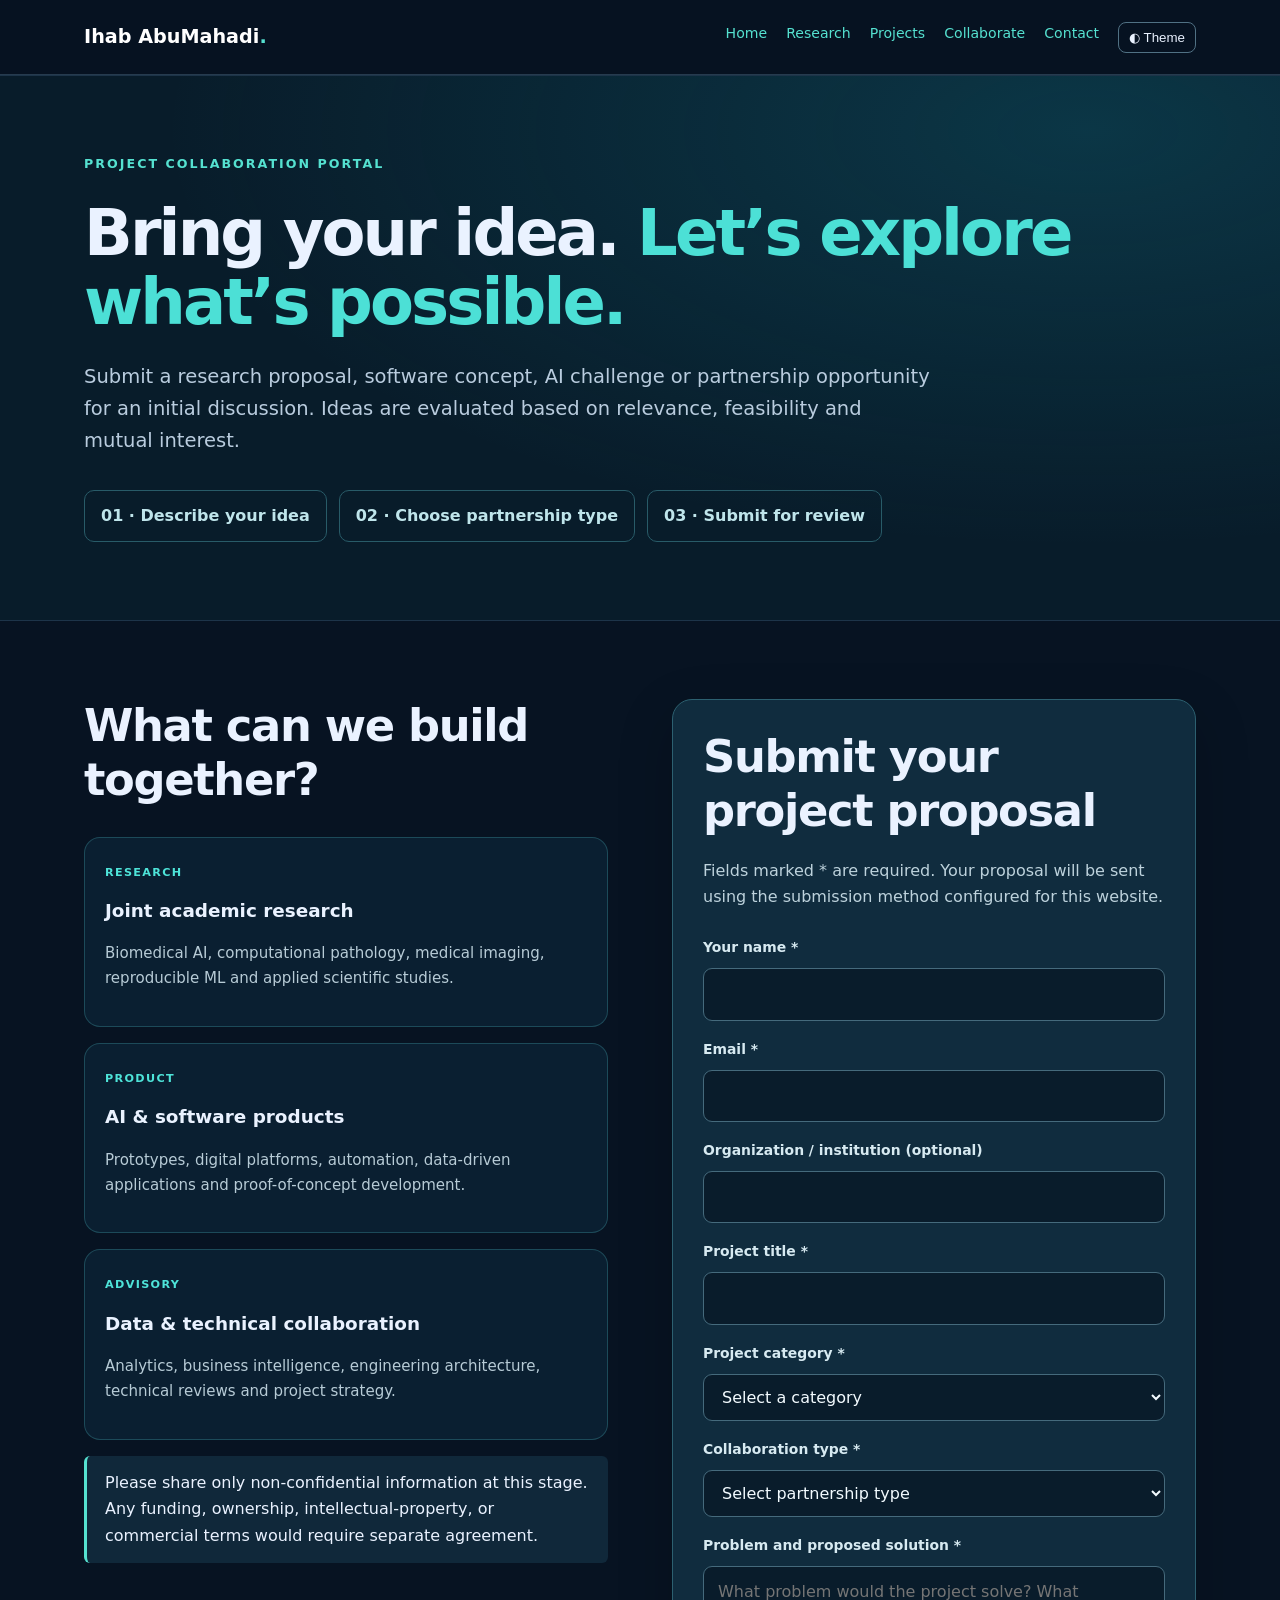
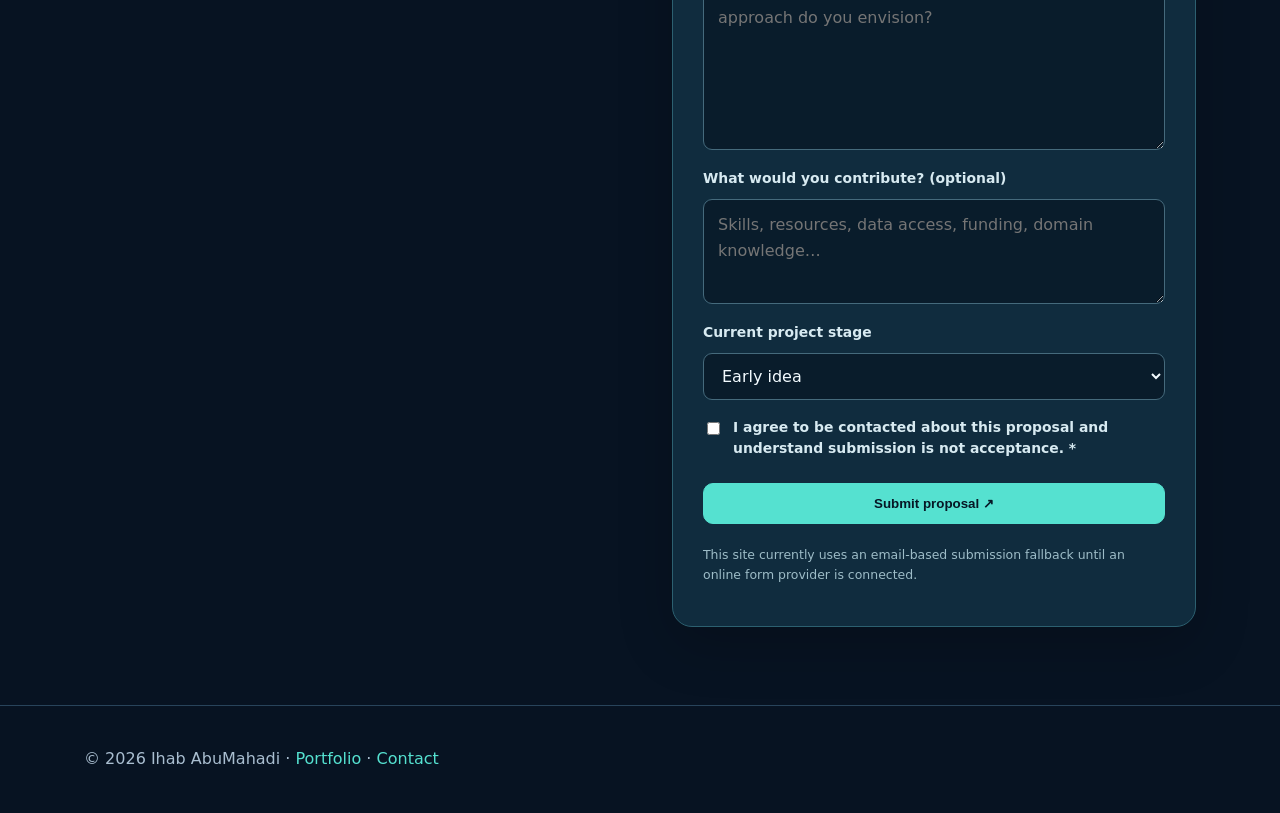
==== collaborate.html @ 4c2e5763 "Version 6" ====
<!doctype html><html lang="en"><head><meta charset="utf-8"><meta name="viewport" content="width=device-width,initial-scale=1"><meta name="description" content="Propose research and engineering collaborations with Ihab AbuMahadi."><meta name="theme-color" content="#071322"><title>Collaboration Portal | Ihab AbuMahadi</title><link rel="stylesheet" href="style.css"></head><body><header><div class="wrap nav"><a class="brand" href="index.html">Ihab AbuMahadi<span style="color:#55e1d0">.</span></a><nav class="links" aria-label="Main navigation"><a href="index.html">Home</a><a href="research.html">Research</a><a href="projects.html">Projects</a><a href="collaborate.html" aria-current="page">Collaborate</a><a href="index.html#contact">Contact</a><button class="toggle" id="theme" aria-label="Toggle theme">◐ Theme</button></nav></div></header><main><section class="section portal-head"><div class="wrap"><div class="eyebrow">PROJECT COLLABORATION PORTAL</div><h1>Bring your idea. <em>Let’s explore what’s possible.</em></h1><p class="lead">Submit a research proposal, software concept, AI challenge or partnership opportunity for an initial discussion. Ideas are evaluated based on relevance, feasibility and mutual interest.</p><div class="portal-stages"><span>01 · Describe your idea</span><span>02 · Choose partnership type</span><span>03 · Submit for review</span></div></div></section><section class="section"><div class="wrap collaboration-layout"><div><h2>What can we build together?</h2><div class="scope-grid portal-types"><article class="scope-card"><span>RESEARCH</span><h3>Joint academic research</h3><p>Biomedical AI, computational pathology, medical imaging, reproducible ML and applied scientific studies.</p></article><article class="scope-card"><span>PRODUCT</span><h3>AI &amp; software products</h3><p>Prototypes, digital platforms, automation, data-driven applications and proof-of-concept development.</p></article><article class="scope-card"><span>ADVISORY</span><h3>Data &amp; technical collaboration</h3><p>Analytics, business intelligence, engineering architecture, technical reviews and project strategy.</p></article></div><p class="note">Please share only non-confidential information at this stage. Any funding, ownership, intellectual-property, or commercial terms would require separate agreement.</p></div><div class="idea-panel"><h2>Submit your project proposal</h2><p>Fields marked * are required. Your proposal will be sent using the submission method configured for this website.</p><form id="portalForm" novalidate><label for="pName">Your name *</label><input id="pName" name="name" required maxlength="120" autocomplete="name"><label for="pEmail">Email *</label><input id="pEmail" name="email" type="email" required maxlength="180" autocomplete="email"><label for="pOrg">Organization / institution (optional)</label><input id="pOrg" name="organization" maxlength="180"><label for="pTitle">Project title *</label><input id="pTitle" name="project_title" required maxlength="160"><label for="pCategory">Project category *</label><select id="pCategory" name="category" required><option value="">Select a category</option><option>Biomedical AI / Machine Learning</option><option>Academic Research</option><option>Data Science / Business Intelligence</option><option>Software / Web Platform</option><option>Startup / Business Idea</option><option>Other</option></select><label for="pType">Collaboration type *</label><select id="pType" name="partnership" required><option value="">Select partnership type</option><option>Joint research / co-authorship discussion</option><option>Technical co-development</option><option>Prototype / proof of concept</option><option>Consulting / technical advisory</option><option>Institutional partnership</option><option>Open to discussion</option></select><label for="pSummary">Problem and proposed solution *</label><textarea id="pSummary" name="summary" rows="6" required minlength="30" maxlength="4000" placeholder="What problem would the project solve? What approach do you envision?"></textarea><label for="pContribution">What would you contribute? (optional)</label><textarea id="pContribution" name="contribution" rows="3" maxlength="1500" placeholder="Skills, resources, data access, funding, domain knowledge…"></textarea><label for="pStage">Current project stage</label><select id="pStage" name="stage"><option>Early idea</option><option>Concept validated</option><option>Prototype underway</option><option>Existing project seeking partner</option></select><label class="consent"><input type="checkbox" id="pConsent" required> I agree to be contacted about this proposal and understand submission is not acceptance. *</label><button type="submit" class="btn primary idea-submit" id="pSubmit">Submit proposal ↗</button><p id="portalStatus" class="form-note" role="status" aria-live="polite">This site currently uses an email-based submission fallback until an online form provider is connected.</p></form></div></div></section></main><footer class="footer"><div class="wrap">© 2026 Ihab AbuMahadi · <a href="index.html">Portfolio</a> · <a href="mailto:ihab.mhadi@gmail.com">Contact</a></div></footer><script src="portal-config.js"></script><script src="script.js"></script></body></html>
---- style.css ----
*{box-sizing:border-box}html{scroll-behavior:smooth}body{margin:0;background:#071322;color:#eaf2ff;font-family:Inter,system-ui,-apple-system,Segoe UI,sans-serif;line-height:1.65}a{color:#55e1d0;text-decoration:none}a:hover{text-decoration:underline}.wrap{max-width:1160px;margin:auto;padding:0 24px}header{position:sticky;top:0;background:#071322ed;backdrop-filter:blur(18px);border-bottom:1px solid #263b4e;z-index:10}.nav{display:flex;justify-content:space-between;align-items:center;min-height:74px;gap:18px}.brand{font-weight:800;font-size:1.2rem;color:white}.links{display:flex;gap:19px;flex-wrap:wrap;font-size:.88rem}.hero{padding:105px 0 95px;background:radial-gradient(ellipse at 85% 30%,#11445b 0,transparent 58%),#071322}.eyebrow{color:#55e1d0;letter-spacing:.16em;text-transform:uppercase;font-weight:700;font-size:.79rem}h1{font-size:clamp(2.8rem,7vw,5.8rem);line-height:1.08;letter-spacing:-.05em;max-width:1050px;margin:24px 0}h2{font-size:clamp(1.8rem,4vw,2.8rem);line-height:1.2;letter-spacing:-.03em;margin:0 0 20px}h3{margin:0 0 10px;font-size:1.17rem}.lead{max-width:800px;font-size:1.22rem;color:#b9ccde}.muted{color:#a9bed0}.buttons{display:flex;gap:12px;flex-wrap:wrap;margin-top:28px}.btn{display:inline-block;padding:12px 20px;border:1px solid #55e1d0;border-radius:10px;font-weight:700}.btn.primary{background:#55e1d0;color:#061725}.section{padding:78px 0;border-top:1px solid #1d3449}.grid{display:grid;grid-template-columns:repeat(3,minmax(0,1fr));gap:18px}.card{background:linear-gradient(140deg,#10273b,#0c1d2e);border:1px solid #28445b;border-radius:18px;padding:25px;transition:transform .2s,border-color .2s}.card:hover{transform:translateY(-4px);border-color:#55e1d0}.tag{display:inline-block;border:1px solid #35586a;color:#9eece2;border-radius:999px;padding:3px 10px;font-size:.76rem;margin:4px 4px 4px 0}.date{color:#55e1d0;font-weight:700;font-size:.85rem}.timeline{border-left:2px solid #2b6071;padding-left:25px}.item{position:relative;margin:0 0 29px}.item:before{content:'';position:absolute;left:-33px;top:9px;width:12px;height:12px;background:#55e1d0;border-radius:50%}.stats{display:flex;gap:45px;flex-wrap:wrap;margin-top:35px}.stat strong{display:block;font-size:2.1rem;color:white}.stat span{color:#b5c8d8}.footer{padding:40px 0;border-top:1px solid #28445b;color:#a9bed0}.note{border-left:3px solid #55e1d0;padding:14px 18px;background:#10283a;border-radius:6px}.toggle{background:transparent;border:1px solid #507184;color:inherit;border-radius:8px;padding:7px 10px;cursor:pointer}.light{background:#f6fafc;color:#142438}.light header{background:#f6fafcef}.light .hero{background:radial-gradient(ellipse at 85% 30%,#c2f5ee,transparent 55%),#f6fafc}.light .card{background:white;color:#142438}.light .brand,.light .stat strong{color:#142438}.light .lead,.light .muted{color:#475569}.light .note{background:#e6f5f5}.light .footer{color:#475569}@media(max-width:850px){.grid{grid-template-columns:1fr 1fr}.nav{align-items:flex-start;padding-top:15px;padding-bottom:15px;flex-direction:column}.links{gap:12px}.hero{padding:65px 0}}@media(max-width:600px){.grid{grid-template-columns:1fr}.section{padding:52px 0}.stats{gap:22px}}@media(prefers-reduced-motion:reduce){html{scroll-behavior:auto}.card{transition:none}}
/* V3 — premium academic + AI visual identity */
.hero-v3{position:relative;overflow:hidden;background:radial-gradient(circle at 75% 40%,rgba(26,139,160,.23),transparent 48%),linear-gradient(120deg,#071322,#092237)}
.hero-layout{display:grid;grid-template-columns:1.12fr .88fr;gap:4.5rem;align-items:center;padding-top:5.5rem;padding-bottom:5.5rem;min-height:680px}
.hero-copy{position:relative;z-index:2}.hero-v3 h1{font-size:clamp(3rem,5.2vw,5.6rem);line-height:1.05;letter-spacing:-.055em;margin:1.4rem 0 1.3rem}.hero-v3 h1 em{font-style:normal;color:#55e1d0}.hero-v3 .lead{max-width:670px}.availability{display:inline-flex;align-items:center;gap:9px;font-size:.8rem;color:#b5d4dc;margin-top:1.5rem}.pulse{width:8px;height:8px;border-radius:50%;background:#55e1d0;box-shadow:0 0 0 5px rgba(85,225,208,.12)}.hero-actions{display:flex;flex-wrap:wrap;gap:.7rem;margin:1.6rem 0}.hero-metrics{display:flex;gap:2.3rem;margin-top:2.7rem}.hero-metrics div{display:flex;flex-direction:column}.hero-metrics b{font-size:1.55rem;color:#f1f7ff}.hero-metrics span{font-size:.75rem;color:#a6c0d1}
.hero-visual{position:relative;max-width:520px;margin:auto;width:100%;isolation:isolate}.portrait-frame{position:relative;overflow:hidden;border:1px solid rgba(85,225,208,.4);border-radius:24px;box-shadow:0 30px 100px #0007;background:#10253a;transform:rotate(1deg)}.portrait-frame img{width:100%;height:520px;object-fit:cover;object-position:50% 18%;display:block;filter:saturate(.85)}.portrait-frame:after{content:'';position:absolute;inset:45% 0 0;background:linear-gradient(transparent,rgba(3,15,30,.96));pointer-events:none}.portrait-label{position:absolute;z-index:1;bottom:22px;left:25px;display:flex;flex-direction:column;gap:5px}.portrait-label span{font-size:.7rem;letter-spacing:.15em;color:#55e1d0}.portrait-label strong{font-size:1.55rem;color:white}.orb{position:absolute;border-radius:50%;border:1px solid rgba(85,225,208,.3);box-shadow:0 0 50px rgba(85,225,208,.1);z-index:-1}.orb-one{width:280px;height:280px;right:-60px;top:-55px}.orb-two{width:170px;height:170px;left:-75px;bottom:30px}.visual-caption{text-align:center;font-size:.78rem;color:#b4d6dd;margin-top:1.2rem}.visual-caption span{color:#55e1d0;margin:0 4px}
.connect-qr{padding:4.5rem 0;background:linear-gradient(120deg,#0b2238,#071322)}.qr-panel{display:grid;grid-template-columns:1fr auto;gap:3rem;align-items:center;border:1px solid #2b5065;border-radius:20px;padding:2.5rem;background:rgba(255,255,255,.025)}.qr-panel h2{font-size:clamp(1.8rem,3vw,2.7rem);margin:12px 0}.qr-panel p{max-width:670px;color:#b3d2df;line-height:1.75}.qr-links{display:flex;gap:1rem;flex-wrap:wrap;margin-top:1.5rem}.qr-links a{color:#55e1d0}.qr-box{display:flex;flex-direction:column;align-items:center;gap:12px;color:#55e1d0;font-size:.65rem;letter-spacing:.14em}.qr-box img{width:178px;height:178px;object-fit:contain;background:white;border-radius:12px;padding:10px}
@media(max-width:850px){.hero-layout{grid-template-columns:1fr;padding-top:3rem;gap:2.5rem}.hero-visual{max-width:400px}.portrait-frame img{height:430px}.qr-panel{grid-template-columns:1fr;text-align:left}.qr-box{align-items:flex-start}.hero-v3 h1{font-size:clamp(2.8rem,9vw,4.5rem)}}@media(max-width:480px){.hero-metrics{gap:1rem}.hero-metrics b{font-size:1.25rem}.portrait-frame img{height:380px}.qr-panel{padding:1.4rem}}
body.light .hero-v3,body.light .connect-qr{color:#eaf6ff}

/* Version 4: independent portrait asset, no overlay text on the face */
.hero-v4{overflow:hidden;background:radial-gradient(circle at 76% 44%,rgba(0,210,225,.13),transparent 48%),linear-gradient(115deg,#061322,#092d3d);color:#eaf3ff}
.hero-v4 .hero-layout{grid-template-columns:1.16fr .84fr;gap:2rem;padding-top:4.3rem;padding-bottom:4.3rem;min-height:650px}
.hero-v4 h1{font-size:clamp(3.4rem,5.8vw,6.3rem);letter-spacing:-.06em;line-height:1.05;margin:1.5rem 0 .5rem}
.hero-v4 h1 em{font-style:normal;color:#32e0df}
.hero-v4 .hero-role{font-size:clamp(1.3rem,2.1vw,2rem);line-height:1.25;margin:.2rem 0 1.4rem;color:#eef5ff}
.hero-v4 .lead{max-width:640px;font-size:1.12rem;line-height:1.7}
.expertise-tags{display:flex;gap:.7rem;flex-wrap:wrap;margin-top:1.6rem}
.expertise-tags span{padding:.65rem .9rem;border:1px solid #2ca6b8;border-radius:12px;color:#d4f6fa;font-weight:600;font-size:.85rem}
.hero-v4 .hero-visual{max-width:510px;display:flex;flex-direction:column;align-items:center}
.hero-ai-photo{width:100%;height:auto;max-height:650px;object-fit:contain;display:block;filter:drop-shadow(0 20px 36px #0006);border-radius:22px}
.hero-photo-note{font-size:.76rem;color:#a6c9d3;text-align:center;margin-top:1rem;letter-spacing:.04em}
.hero-v4 .hero-metrics{gap:2rem;flex-wrap:wrap}
.hero-v4 .hero-metrics>div{border-left:1px solid #366075;padding-left:1rem}
@media(max-width:850px){.hero-v4 .hero-layout{grid-template-columns:1fr;gap:2.5rem;padding-top:3rem}.hero-v4 .hero-visual{max-width:440px}.hero-v4 h1{font-size:clamp(3rem,9vw,5rem)}}
@media(max-width:480px){.hero-v4 .hero-metrics{gap:.9rem}.hero-v4 .hero-role{font-size:1.35rem}.hero-v4 .hero-ai-photo{max-height:500px}}

/* Authentic, unaltered user-supplied portrait */
.hero-v4 .hero-visual{position:relative;isolation:isolate;padding:22px 18px 0;background:radial-gradient(circle at 50% 43%,rgba(56,211,218,.14),transparent 65%)}
.hero-v4 .hero-visual:before{content:"";position:absolute;inset:5% 1% 12%;border:1px solid rgba(69,221,222,.22);border-radius:50%;z-index:-1}
.hero-v4 .hero-ai-photo{width:min(100%,440px);height:auto;max-height:none;object-fit:contain;object-position:center;filter:none;border-radius:24px 24px 12px 12px;box-shadow:0 20px 60px rgba(0,0,0,.26)}
.career-scope{background:rgba(13,42,60,.25)}.scope-grid{display:grid;grid-template-columns:repeat(3,minmax(0,1fr));gap:16px;margin-top:30px}.scope-card{padding:25px;border:1px solid rgba(84,198,207,.25);border-radius:16px;background:rgba(18,48,68,.44)}.scope-card span{color:#4ee4d9;font-size:.7rem;letter-spacing:.12em;font-weight:800}.scope-card h3{font-size:1.15rem;margin:12px 0}.scope-card p{font-size:.94rem;line-height:1.65;color:#b7cbd6}
.collaboration{background:linear-gradient(125deg,#0a2739,#061323)}.collaboration-layout{display:grid;grid-template-columns:1fr 1fr;gap:4rem;align-items:start}.collaboration h2 em{font-style:normal;color:#4ce0d6}.collab-foot{margin-top:28px;color:#80b7c2;font-size:.92rem;line-height:1.8}.idea-panel{background:#102c3e;border:1px solid #2c6070;border-radius:20px;padding:30px;box-shadow:0 18px 55px #0003}.idea-panel h3{font-size:1.5rem;margin:0 0 8px}.idea-panel>p{color:#bdd2dc}.idea-panel form{display:flex;flex-direction:column;gap:9px;margin-top:18px}.idea-panel label{font-size:.87rem;color:#d7eaf1;font-weight:650;margin-top:8px}.idea-panel input,.idea-panel select,.idea-panel textarea{box-sizing:border-box;width:100%;border:1px solid #456a7c;background:#091c2b;color:#f3fbff;border-radius:9px;padding:12px 14px;font:inherit}.idea-panel input:focus,.idea-panel select:focus,.idea-panel textarea:focus{outline:2px solid #43dcd2;outline-offset:1px}.idea-submit{margin-top:15px;cursor:pointer}.form-note{font-size:.78rem;color:#9dbcc7;line-height:1.55}
@media(max-width:900px){.scope-grid{grid-template-columns:repeat(2,minmax(0,1fr))}.collaboration-layout{grid-template-columns:1fr;gap:25px}}@media(max-width:580px){.scope-grid{grid-template-columns:1fr}.idea-panel{padding:20px}.hero-v4 .hero-visual{padding:10px}}

/* V6 approved hero artwork and collaboration portal */
.hero-v4 .hero-visual{background:transparent!important;padding:0!important;max-width:620px!important}
.hero-v4 .hero-visual:before{display:none!important}
.hero-v4 .hero-ai-photo{width:100%!important;max-width:610px!important;border-radius:20px!important;box-shadow:0 28px 80px #0005!important;object-fit:contain!important}
.portal-head{background:radial-gradient(ellipse at 85% 10%,rgba(22,148,170,.22),transparent 60%),#081c2a}
.portal-head h1{font-size:clamp(2.4rem,5vw,4.6rem);max-width:1000px;line-height:1.08;letter-spacing:-.045em}
.portal-head h1 em{color:#4ce0d6;font-style:normal}
.portal-head .lead{max-width:850px}
.portal-stages{display:flex;flex-wrap:wrap;gap:12px;margin-top:32px}
.portal-stages span{padding:12px 16px;border:1px solid #285b68;border-radius:10px;color:#bfe5eb;font-weight:650}
.portal-types{grid-template-columns:1fr!important}
.portal-types .scope-card{padding:20px}
.consent{display:flex;gap:10px;align-items:start;line-height:1.5}
.consent input{width:auto!important;margin-top:5px;accent-color:#46e0d3}
@media(max-width:900px){.hero-v4 .hero-visual{max-width:500px!important}}
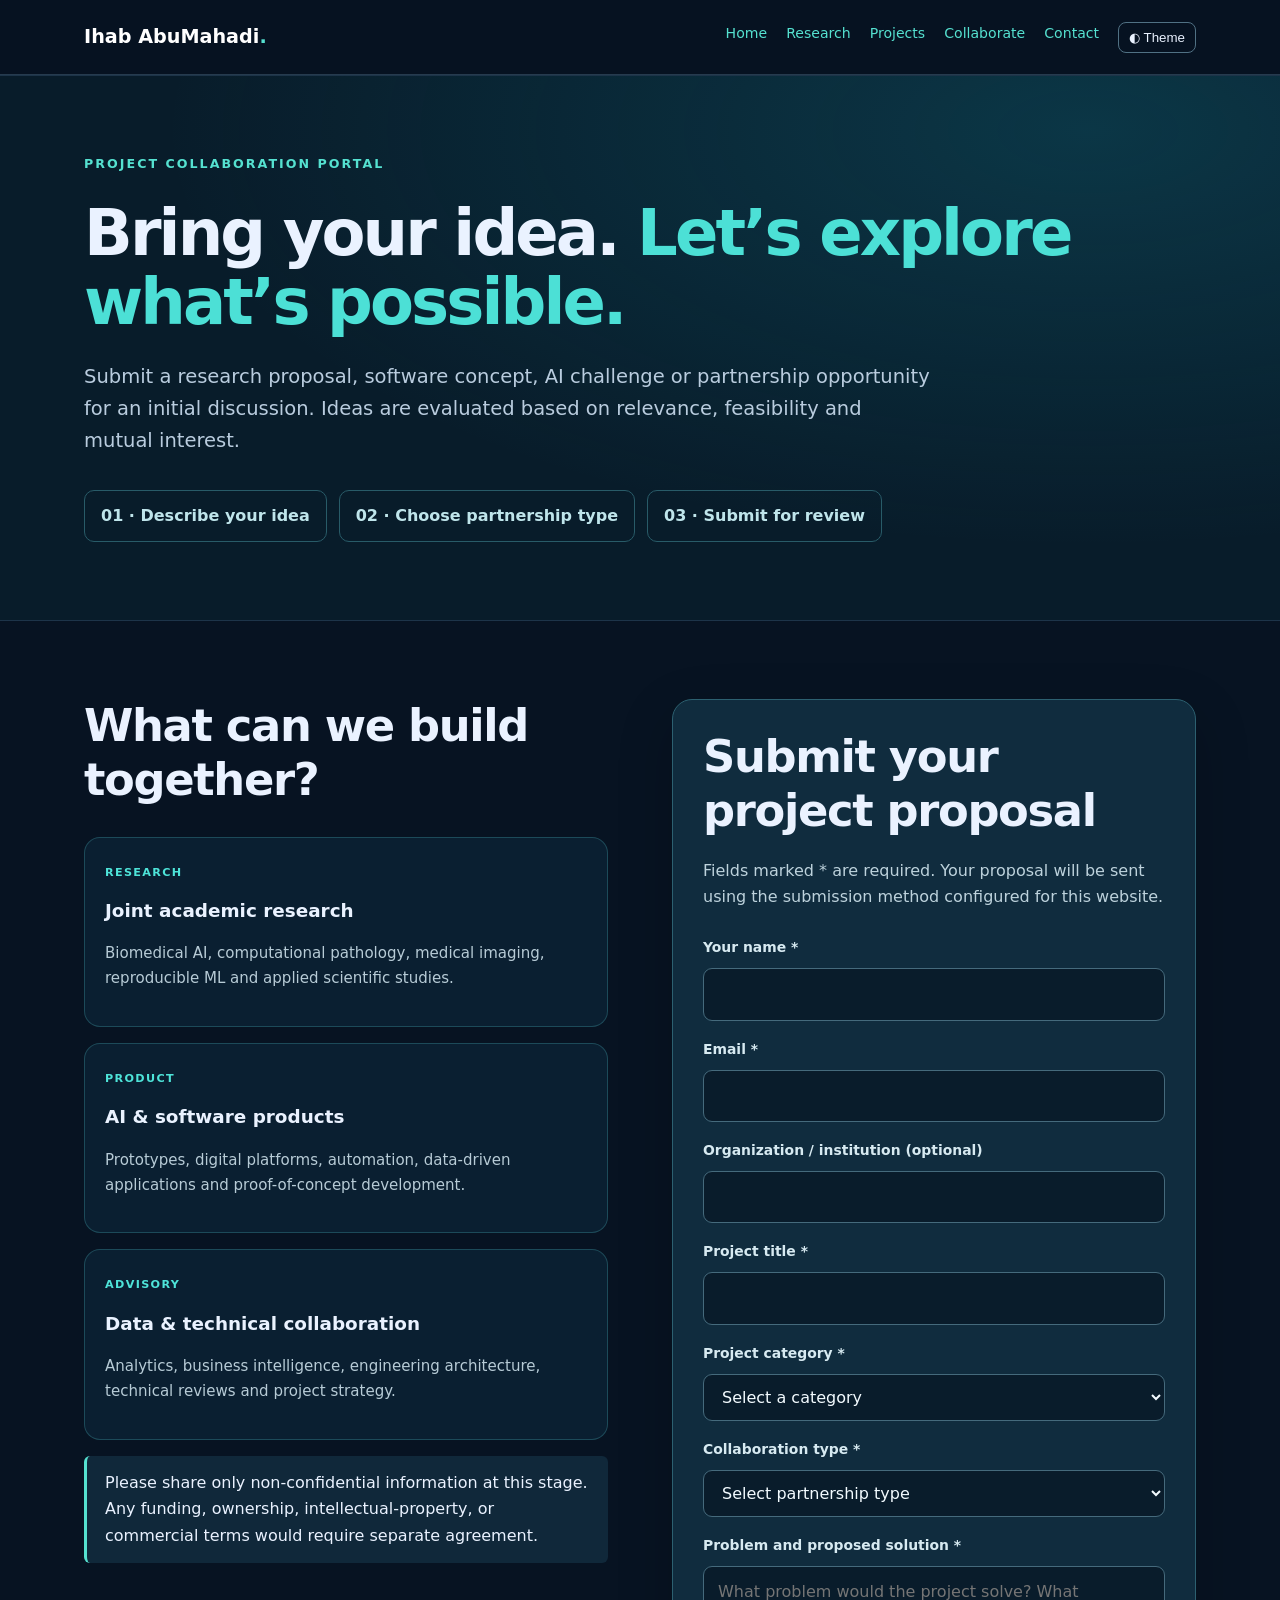
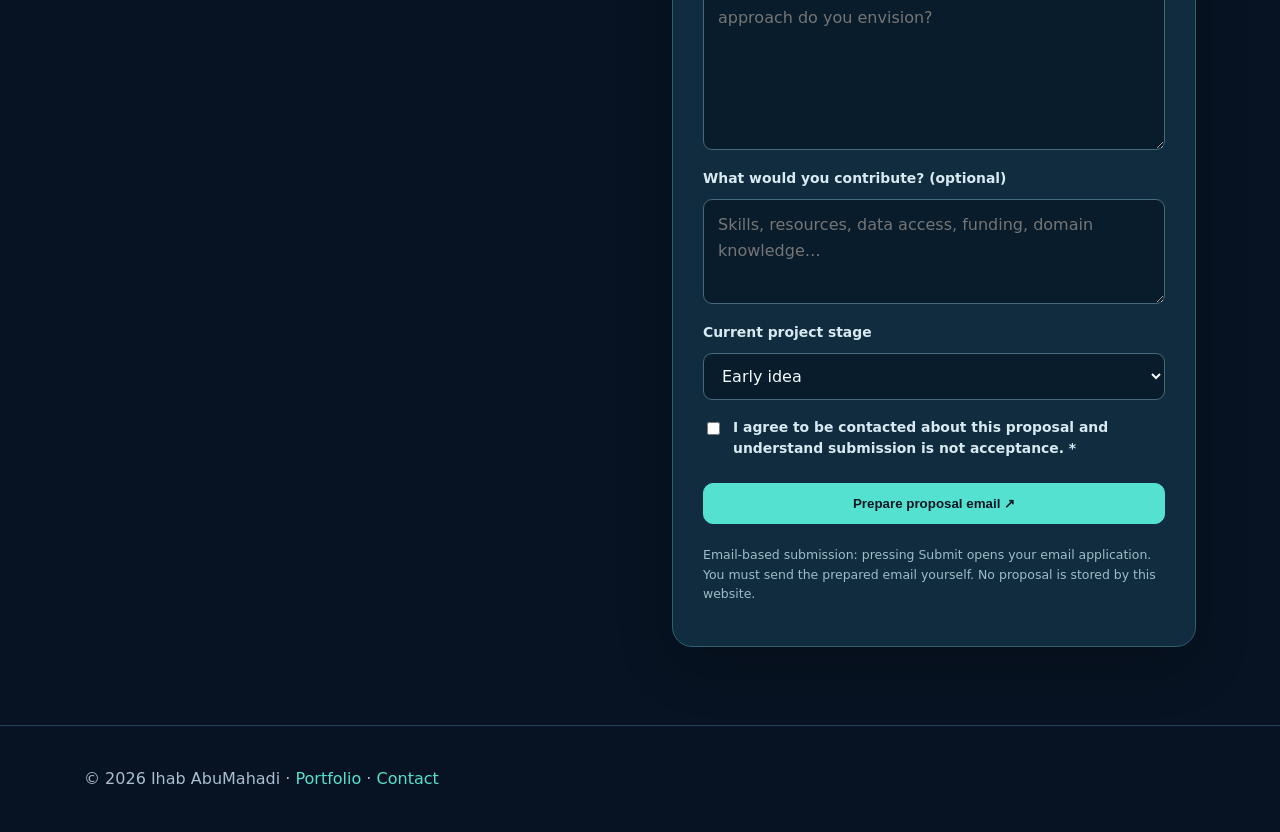
==== commit 688d5114: "Version 8" ====
--- a/collaborate.html
+++ b/collaborate.html
@@ -1 +1,2 @@
-<!doctype html><html lang="en"><head><meta charset="utf-8"><meta name="viewport" content="width=device-width,initial-scale=1"><meta name="description" content="Propose research and engineering collaborations with Ihab AbuMahadi."><meta name="theme-color" content="#071322"><title>Collaboration Portal | Ihab AbuMahadi</title><link rel="stylesheet" href="style.css"></head><body><header><div class="wrap nav"><a class="brand" href="index.html">Ihab AbuMahadi<span style="color:#55e1d0">.</span></a><nav class="links" aria-label="Main navigation"><a href="index.html">Home</a><a href="research.html">Research</a><a href="projects.html">Projects</a><a href="collaborate.html" aria-current="page">Collaborate</a><a href="index.html#contact">Contact</a><button class="toggle" id="theme" aria-label="Toggle theme">◐ Theme</button></nav></div></header><main><section class="section portal-head"><div class="wrap"><div class="eyebrow">PROJECT COLLABORATION PORTAL</div><h1>Bring your idea. <em>Let’s explore what’s possible.</em></h1><p class="lead">Submit a research proposal, software concept, AI challenge or partnership opportunity for an initial discussion. Ideas are evaluated based on relevance, feasibility and mutual interest.</p><div class="portal-stages"><span>01 · Describe your idea</span><span>02 · Choose partnership type</span><span>03 · Submit for review</span></div></div></section><section class="section"><div class="wrap collaboration-layout"><div><h2>What can we build together?</h2><div class="scope-grid portal-types"><article class="scope-card"><span>RESEARCH</span><h3>Joint academic research</h3><p>Biomedical AI, computational pathology, medical imaging, reproducible ML and applied scientific studies.</p></article><article class="scope-card"><span>PRODUCT</span><h3>AI &amp; software products</h3><p>Prototypes, digital platforms, automation, data-driven applications and proof-of-concept development.</p></article><article class="scope-card"><span>ADVISORY</span><h3>Data &amp; technical collaboration</h3><p>Analytics, business intelligence, engineering architecture, technical reviews and project strategy.</p></article></div><p class="note">Please share only non-confidential information at this stage. Any funding, ownership, intellectual-property, or commercial terms would require separate agreement.</p></div><div class="idea-panel"><h2>Submit your project proposal</h2><p>Fields marked * are required. Your proposal will be sent using the submission method configured for this website.</p><form id="portalForm" novalidate><label for="pName">Your name *</label><input id="pName" name="name" required maxlength="120" autocomplete="name"><label for="pEmail">Email *</label><input id="pEmail" name="email" type="email" required maxlength="180" autocomplete="email"><label for="pOrg">Organization / institution (optional)</label><input id="pOrg" name="organization" maxlength="180"><label for="pTitle">Project title *</label><input id="pTitle" name="project_title" required maxlength="160"><label for="pCategory">Project category *</label><select id="pCategory" name="category" required><option value="">Select a category</option><option>Biomedical AI / Machine Learning</option><option>Academic Research</option><option>Data Science / Business Intelligence</option><option>Software / Web Platform</option><option>Startup / Business Idea</option><option>Other</option></select><label for="pType">Collaboration type *</label><select id="pType" name="partnership" required><option value="">Select partnership type</option><option>Joint research / co-authorship discussion</option><option>Technical co-development</option><option>Prototype / proof of concept</option><option>Consulting / technical advisory</option><option>Institutional partnership</option><option>Open to discussion</option></select><label for="pSummary">Problem and proposed solution *</label><textarea id="pSummary" name="summary" rows="6" required minlength="30" maxlength="4000" placeholder="What problem would the project solve? What approach do you envision?"></textarea><label for="pContribution">What would you contribute? (optional)</label><textarea id="pContribution" name="contribution" rows="3" maxlength="1500" placeholder="Skills, resources, data access, funding, domain knowledge…"></textarea><label for="pStage">Current project stage</label><select id="pStage" name="stage"><option>Early idea</option><option>Concept validated</option><option>Prototype underway</option><option>Existing project seeking partner</option></select><label class="consent"><input type="checkbox" id="pConsent" required> I agree to be contacted about this proposal and understand submission is not acceptance. *</label><button type="submit" class="btn primary idea-submit" id="pSubmit">Submit proposal ↗</button><p id="portalStatus" class="form-note" role="status" aria-live="polite">This site currently uses an email-based submission fallback until an online form provider is connected.</p></form></div></div></section></main><footer class="footer"><div class="wrap">© 2026 Ihab AbuMahadi · <a href="index.html">Portfolio</a> · <a href="mailto:ihab.mhadi@gmail.com">Contact</a></div></footer><script src="portal-config.js"></script><script src="script.js"></script></body></html>+<!DOCTYPE html>
+<html lang="en"><head><meta charset="utf-8"/><meta content="width=device-width,initial-scale=1" name="viewport"/><meta content="Propose research and engineering collaborations with Ihab AbuMahadi." name="description"/><meta content="#071322" name="theme-color"/><title>Collaboration Portal | Ihab AbuMahadi</title><link href="style.css" rel="stylesheet"/><meta content="Collaboration Portal | Ihab AbuMahadi" property="og:title"/><meta content="website" property="og:type"/><meta content="Academic research, AI engineering, analytics, software projects and collaboration opportunities." property="og:description"/></head><body><a class="skip-link" href="#main-content">Skip to main content</a><header><div class="wrap nav"><a class="brand" href="index.html">Ihab AbuMahadi<span style="color:#55e1d0">.</span></a><nav aria-label="Main navigation" class="links"><a href="index.html">Home</a><a href="research.html">Research</a><a href="projects.html">Projects</a><a aria-current="page" href="collaborate.html">Collaborate</a><a href="index.html#contact">Contact</a><button aria-label="Toggle theme" class="toggle" id="theme">◐ Theme</button></nav></div></header><main id="main-content"><section class="section portal-head"><div class="wrap"><div class="eyebrow">PROJECT COLLABORATION PORTAL</div><h1>Bring your idea. <em>Let’s explore what’s possible.</em></h1><p class="lead">Submit a research proposal, software concept, AI challenge or partnership opportunity for an initial discussion. Ideas are evaluated based on relevance, feasibility and mutual interest.</p><div class="portal-stages"><span>01 · Describe your idea</span><span>02 · Choose partnership type</span><span>03 · Submit for review</span></div></div></section><section class="section"><div class="wrap collaboration-layout"><div><h2>What can we build together?</h2><div class="scope-grid portal-types"><article class="scope-card"><span>RESEARCH</span><h3>Joint academic research</h3><p>Biomedical AI, computational pathology, medical imaging, reproducible ML and applied scientific studies.</p></article><article class="scope-card"><span>PRODUCT</span><h3>AI &amp; software products</h3><p>Prototypes, digital platforms, automation, data-driven applications and proof-of-concept development.</p></article><article class="scope-card"><span>ADVISORY</span><h3>Data &amp; technical collaboration</h3><p>Analytics, business intelligence, engineering architecture, technical reviews and project strategy.</p></article></div><p class="note">Please share only non-confidential information at this stage. Any funding, ownership, intellectual-property, or commercial terms would require separate agreement.</p></div><div class="idea-panel"><h2>Submit your project proposal</h2><p>Fields marked * are required. Your proposal will be sent using the submission method configured for this website.</p><form id="portalForm" novalidate=""><label for="pName">Your name *</label><input autocomplete="name" id="pName" maxlength="120" name="name" required=""/><label for="pEmail">Email *</label><input autocomplete="email" id="pEmail" maxlength="180" name="email" required="" type="email"/><label for="pOrg">Organization / institution (optional)</label><input id="pOrg" maxlength="180" name="organization"/><label for="pTitle">Project title *</label><input id="pTitle" maxlength="160" name="project_title" required=""/><label for="pCategory">Project category *</label><select id="pCategory" name="category" required=""><option value="">Select a category</option><option>Biomedical AI / Machine Learning</option><option>Academic Research</option><option>Data Science / Business Intelligence</option><option>Software / Web Platform</option><option>Startup / Business Idea</option><option>Other</option></select><label for="pType">Collaboration type *</label><select id="pType" name="partnership" required=""><option value="">Select partnership type</option><option>Joint research / co-authorship discussion</option><option>Technical co-development</option><option>Prototype / proof of concept</option><option>Consulting / technical advisory</option><option>Institutional partnership</option><option>Open to discussion</option></select><label for="pSummary">Problem and proposed solution *</label><textarea id="pSummary" maxlength="4000" minlength="30" name="summary" placeholder="What problem would the project solve? What approach do you envision?" required="" rows="6"></textarea><label for="pContribution">What would you contribute? (optional)</label><textarea id="pContribution" maxlength="1500" name="contribution" placeholder="Skills, resources, data access, funding, domain knowledge…" rows="3"></textarea><label for="pStage">Current project stage</label><select id="pStage" name="stage"><option>Early idea</option><option>Concept validated</option><option>Prototype underway</option><option>Existing project seeking partner</option></select><label class="consent"><input id="pConsent" required="" type="checkbox"/> I agree to be contacted about this proposal and understand submission is not acceptance. *</label><button class="btn primary idea-submit" id="pSubmit" type="submit">Prepare proposal email ↗</button><p aria-live="polite" class="form-note" id="portalStatus" role="status">Email-based submission: pressing Submit opens your email application. You must send the prepared email yourself. No proposal is stored by this website.</p></form></div></div></section></main><footer class="footer"><div class="wrap">© 2026 Ihab AbuMahadi · <a href="index.html">Portfolio</a> · <a href="mailto:ihab.mhadi@gmail.com">Contact</a></div></footer><script src="portal-config.js"></script><script src="script.js"></script></body></html>
--- a/style.css
+++ b/style.css
@@ -48,3 +48,73 @@
 .consent{display:flex;gap:10px;align-items:start;line-height:1.5}
 .consent input{width:auto!important;margin-top:5px;accent-color:#46e0d3}
 @media(max-width:900px){.hero-v4 .hero-visual{max-width:500px!important}}
+
+/* V6 — Improved professional portrait display */
+
+.hero-v4 .hero-visual {
+  width: 100% !important;
+  max-width: 760px !important;
+  padding: 0 !important;
+  margin: 0 auto !important;
+  background: transparent !important;
+  border: none !important;
+  box-shadow: none !important;
+  overflow: hidden;
+  border-radius: 22px;
+}
+
+.hero-v4 .hero-visual::before,
+.hero-v4 .hero-visual::after {
+  display: none !important;
+}
+
+.hero-v4 .hero-ai-photo {
+  display: block;
+  width: 100% !important;
+  max-width: none !important;
+  height: auto !important;
+  object-fit: cover !important;
+  border-radius: 22px !important;
+  box-shadow: none !important;
+}
+
+/* Tablet */
+@media (max-width: 900px) {
+  .hero-v4 .hero-visual {
+    max-width: 600px !important;
+  }
+}
+
+/* Mobile */
+@media (max-width: 580px) {
+  .hero-v4 .hero-visual {
+    max-width: 100% !important;
+  }
+
+  .hero-v4 .hero-ai-photo {
+    width: 100% !important;
+  }
+}
+
+
+/* V7: tighter hero, training services, filterable project gallery */
+@media(min-width:901px){.hero-v4{padding-top:42px;padding-bottom:50px}.hero-v4 .hero-layout{padding-top:20px;padding-bottom:20px;min-height:0}}
+.training-section{background:linear-gradient(130deg,#081c2a,#0b293a)}.training-grid{display:grid;grid-template-columns:repeat(2,minmax(0,1fr));gap:18px;margin-top:30px}.training-grid .card{height:100%}.training-cta{display:flex;justify-content:space-between;align-items:center;gap:24px;margin-top:32px;padding:25px;border:1px solid #2b6071;border-radius:16px;background:#10273b}.training-cta p{color:#b7cbd6;margin:0}.training-cta h3{margin:0 0 8px}.training-cta .btn{white-space:nowrap}.project-filters{display:flex;flex-wrap:wrap;gap:10px;margin:26px 0}.filter-btn{background:#0b2436;color:#c8e4e9;border:1px solid #356477;border-radius:10px;padding:10px 15px;font:inherit;cursor:pointer}.filter-btn.active,.filter-btn:hover{background:#55e1d0;color:#061725;border-color:#55e1d0}.project-grid{display:grid;grid-template-columns:repeat(3,minmax(0,1fr));gap:18px}.project-card[hidden]{display:none!important}.project-card p{line-height:1.65}.light .training-section{background:#e8f5f7;color:#142438}.light .training-cta{background:#fff;color:#142438}.light .training-cta p{color:#475569}.light .filter-btn:not(.active){background:#fff;color:#142438}
+@media(max-width:900px){.project-grid{grid-template-columns:repeat(2,minmax(0,1fr))}}@media(max-width:600px){.training-grid,.project-grid{grid-template-columns:1fr}.training-cta{flex-direction:column;align-items:flex-start}}
+
+/* V8: clearer hierarchy, accessible navigation, feature cards and project evidence */
+.skip-link{position:absolute;left:12px;top:-90px;z-index:999;background:#55e1d0;color:#071322;padding:12px 18px;border-radius:8px}.skip-link:focus{top:12px}
+.hero-v4 .hero-layout{padding-top:2.4rem!important;padding-bottom:3.5rem!important;min-height:0!important;gap:2.5rem!important}
+.hero-v4 .hero-visual{max-width:660px!important;width:100%!important}
+.hero-v4 .hero-ai-photo{width:100%!important;max-width:660px!important;height:auto!important;display:block}
+.v8-feature{background:linear-gradient(130deg,rgba(10,40,57,.8),rgba(6,19,35,.9))}
+.v8-feature-grid{display:grid;grid-template-columns:repeat(3,minmax(0,1fr));gap:18px;margin-top:28px}
+.v8-feature-card{display:block;text-decoration:none;color:inherit;border:1px solid #2c6070;border-radius:16px;padding:27px;background:#10283b;transition:transform .2s,border-color .2s}
+.v8-feature-card:hover,.v8-feature-card:focus-visible{transform:translateY(-4px);border-color:#55e1d0}
+.v8-feature-card span{color:#55e1d0;font-size:.73rem;font-weight:800;letter-spacing:.12em}
+.v8-feature-card h3{font-size:1.3rem;margin:14px 0}.v8-feature-card p{line-height:1.7;color:#bad0dc}.v8-feature-card strong{color:#55e1d0}
+.v8-card-detail{margin-top:15px;padding-top:12px;border-top:1px solid #31536a}.v8-card-detail p{font-size:.87rem;line-height:1.6;margin:7px 0}.v8-card-detail b{color:#55e1d0}
+.project-card[hidden]{display:none!important}
+a:focus-visible,button:focus-visible,input:focus-visible,select:focus-visible,textarea:focus-visible{outline:3px solid #55e1d0;outline-offset:3px}
+@media(max-width:900px){.v8-feature-grid{grid-template-columns:1fr}.hero-v4 .hero-layout{padding-top:2rem!important}.hero-v4 .hero-visual{max-width:540px!important}}
+@media(max-width:600px){.hero-v4 .hero-layout{padding-top:1.5rem!important}.v8-feature-card{padding:20px}.hero-v4 .hero-visual{max-width:100%!important}}
